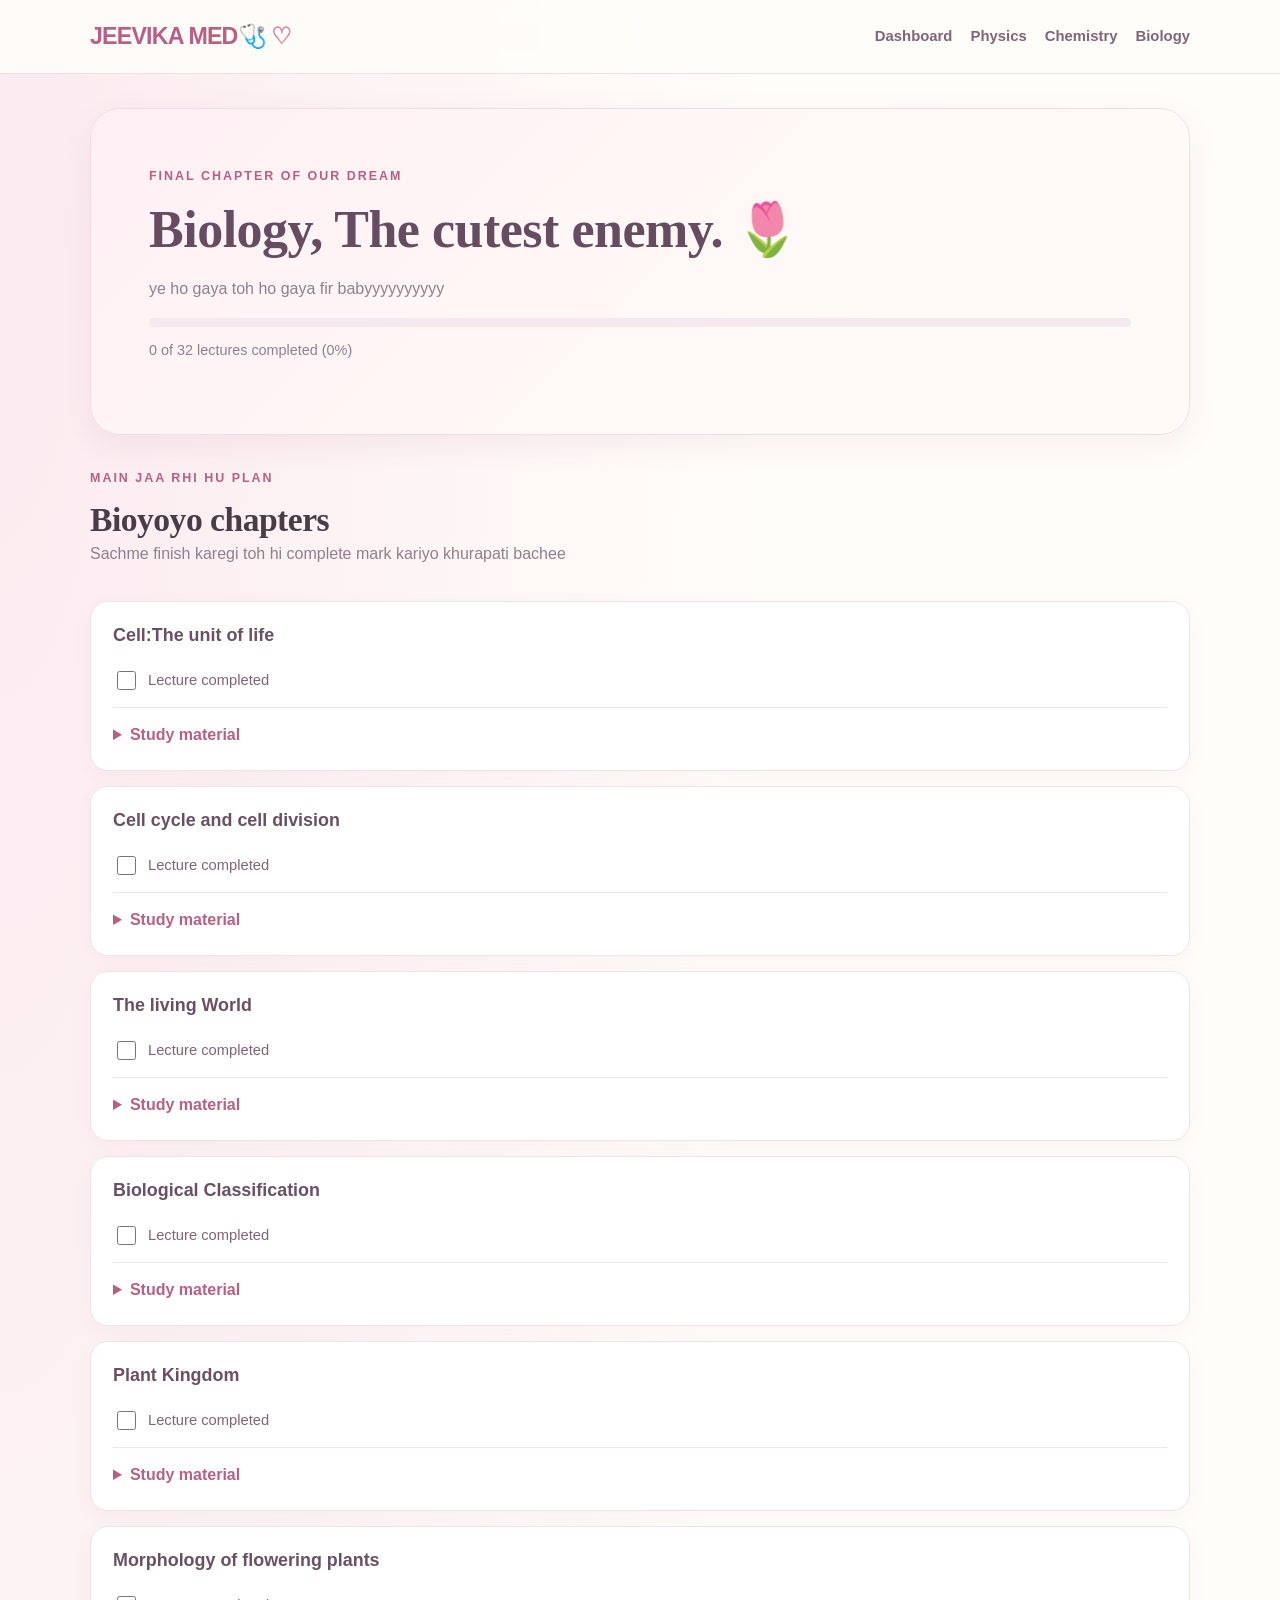
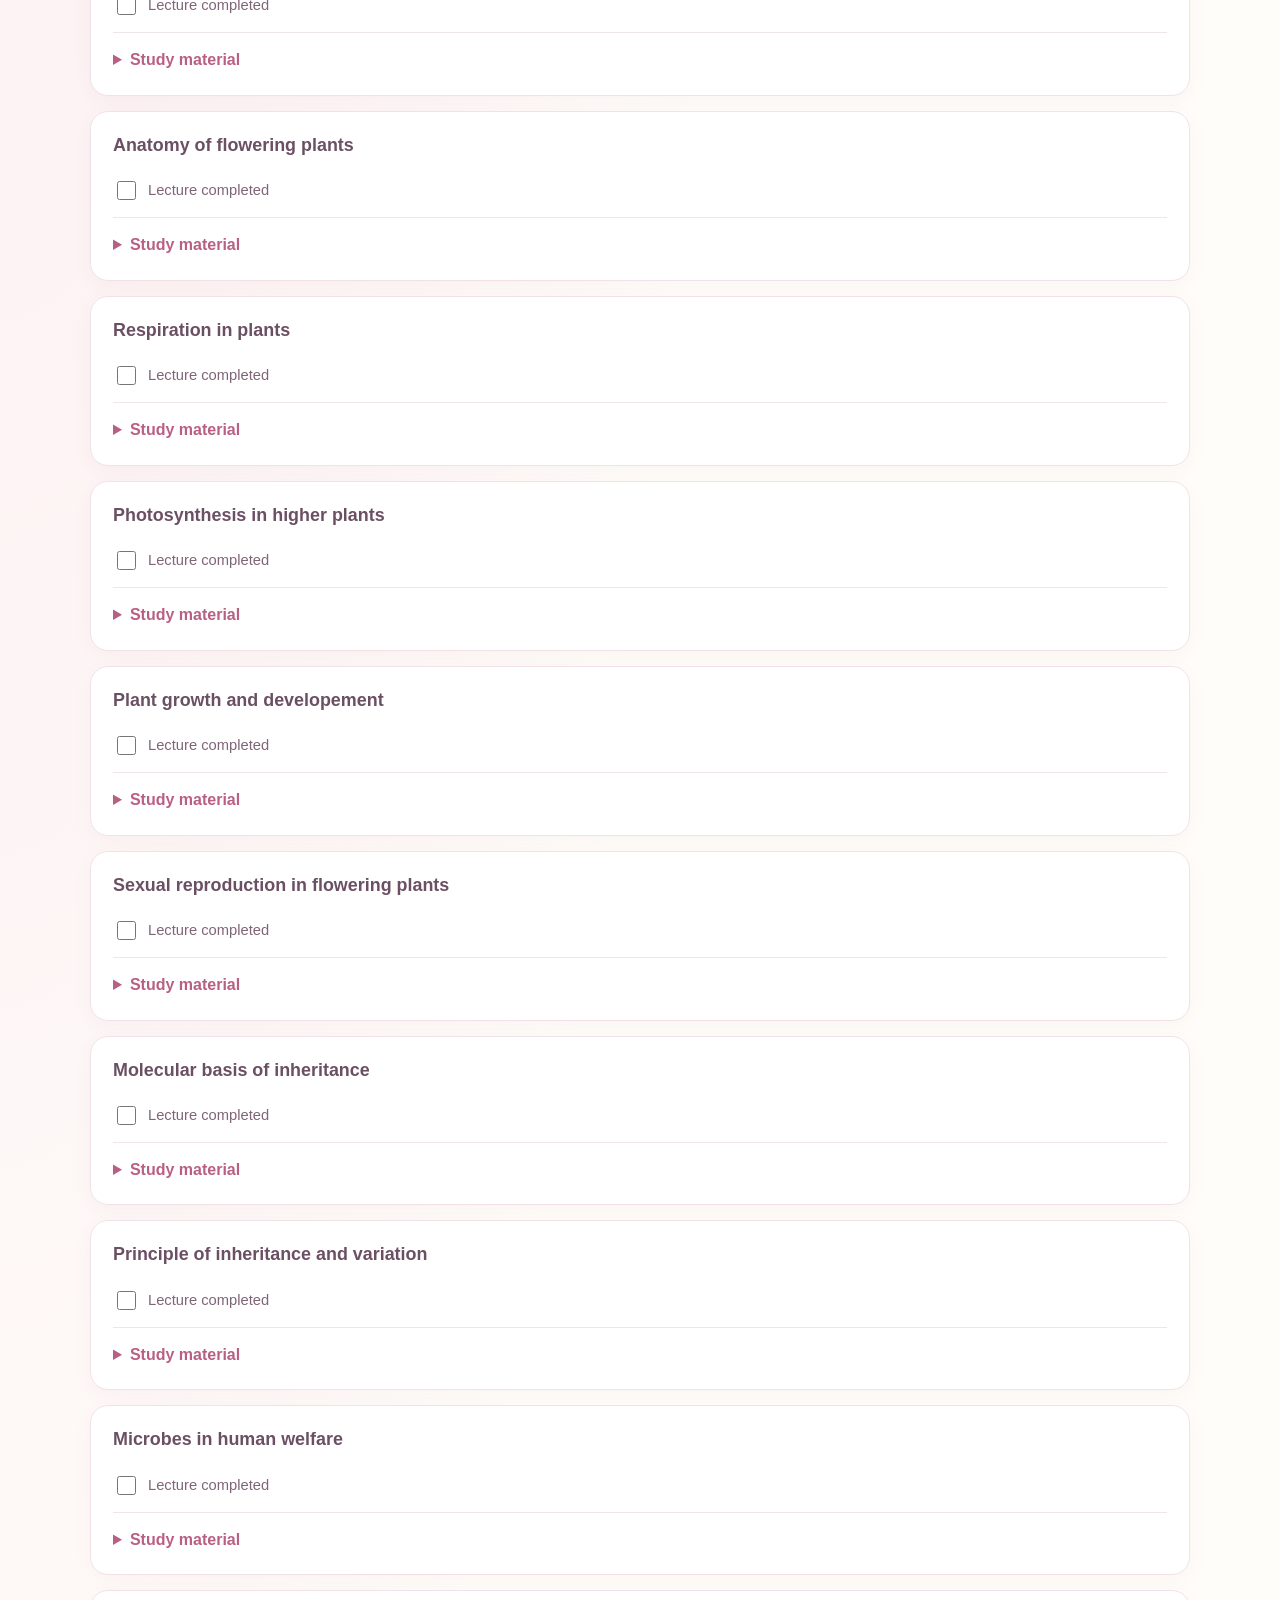
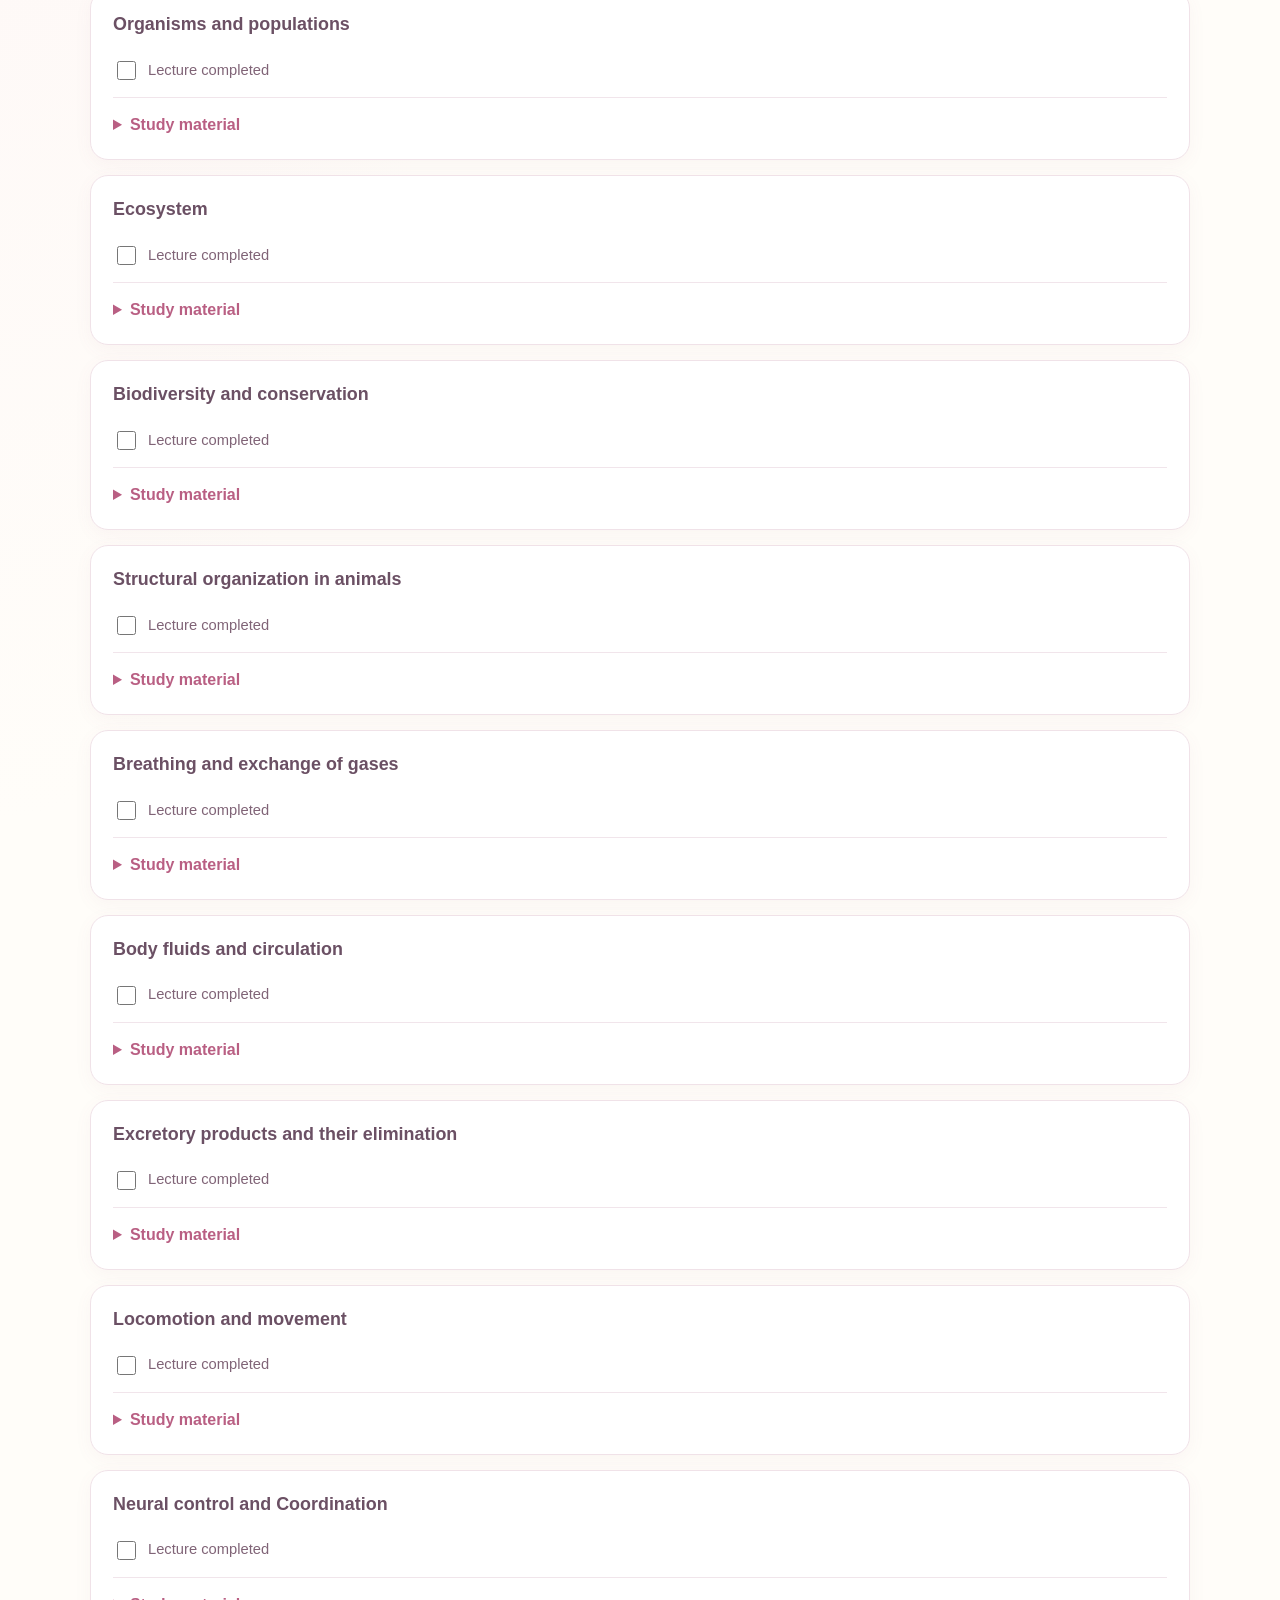
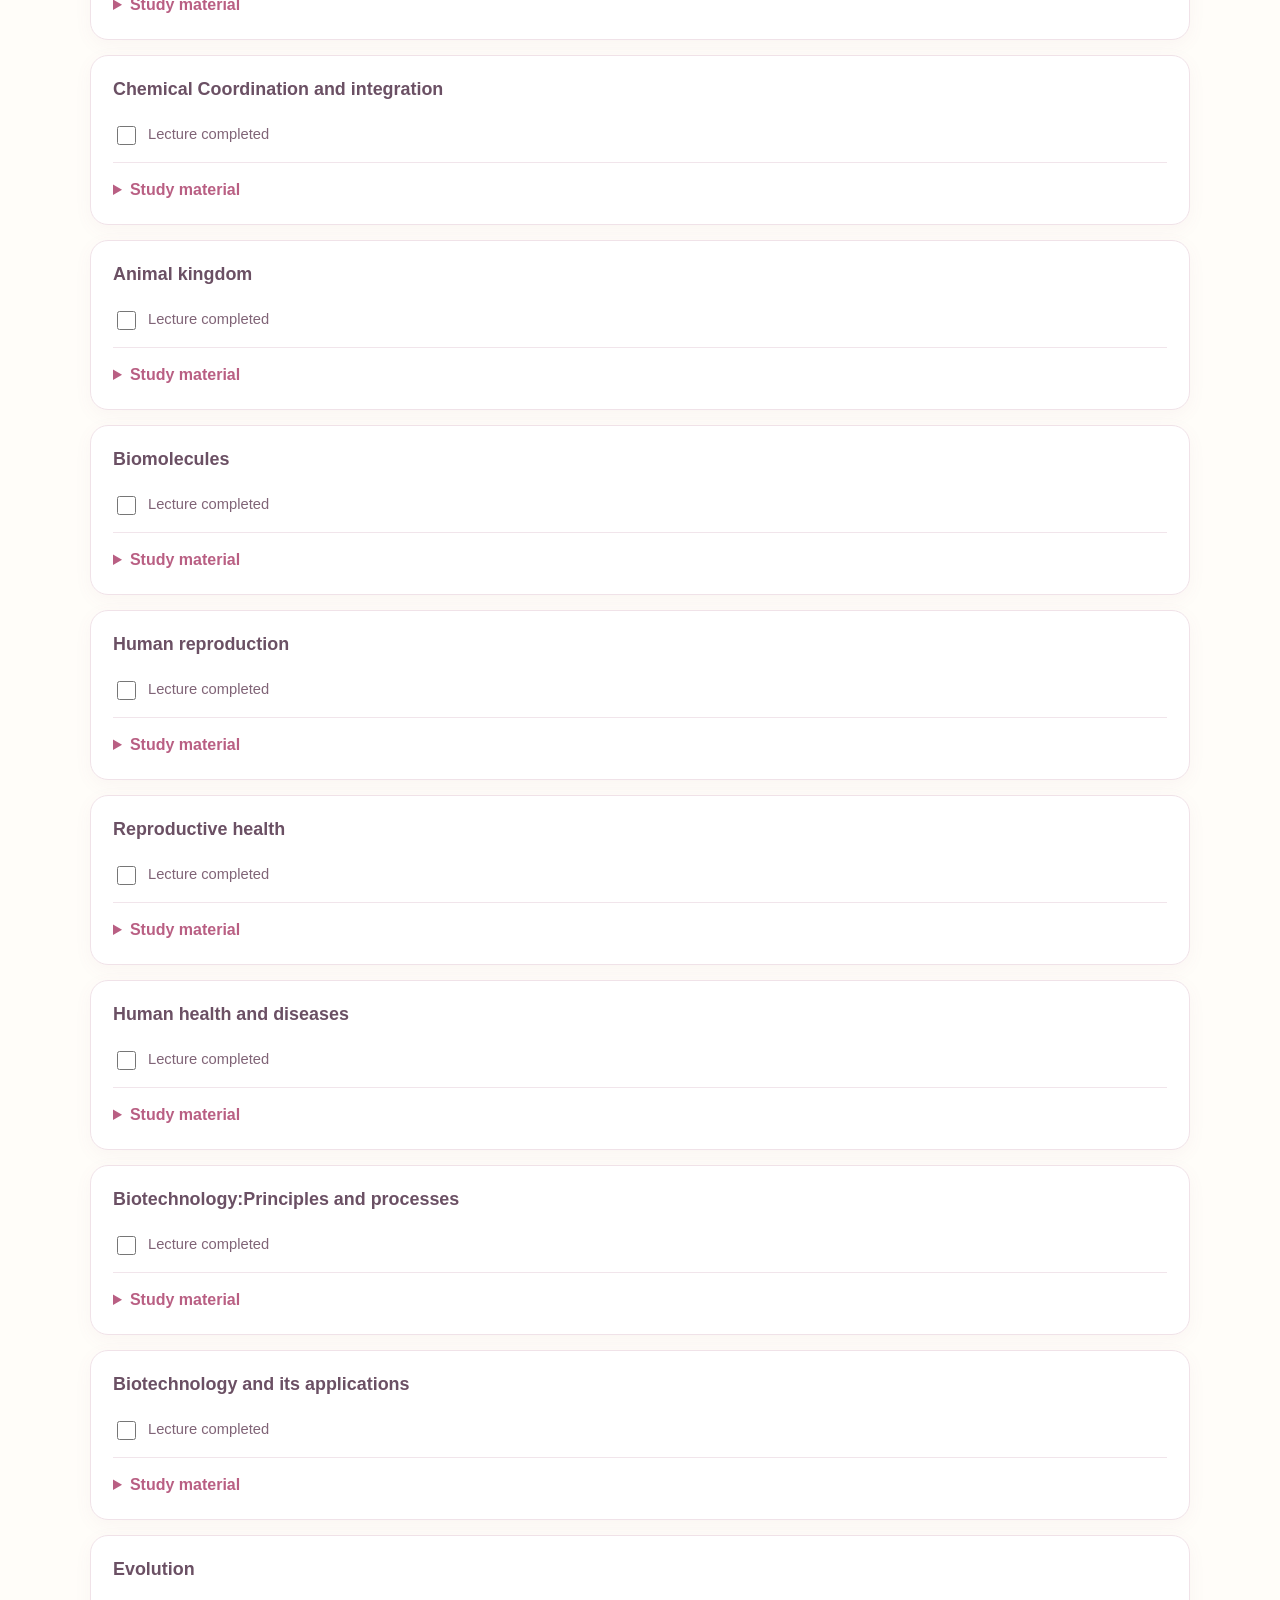
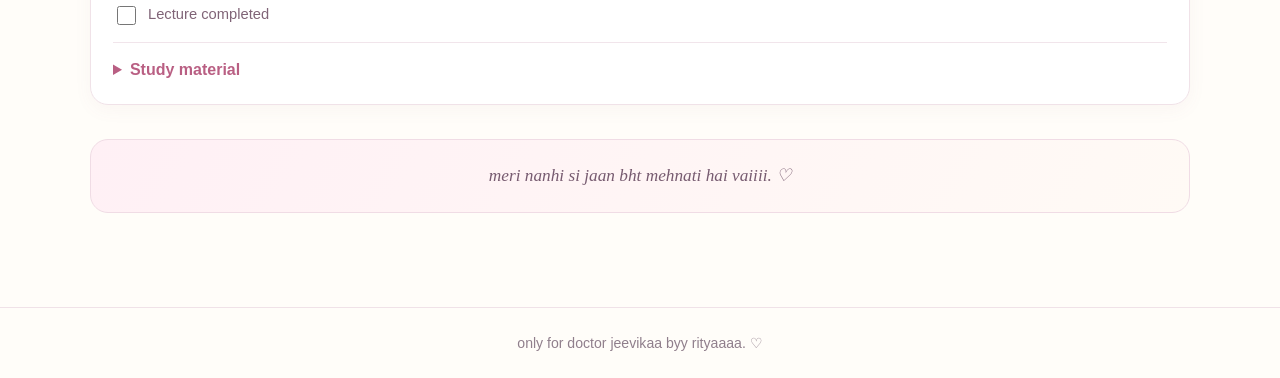
==== biology.html @ d53c92cc "Add files via upload" ====
<!DOCTYPE html>
<html lang="en">
<head>
  <meta charset="UTF-8">
  <meta name="viewport" content="width=device-width, initial-scale=1.0">
  <meta name="theme-color" content="#fff5f8">
  <title>Biology sbki favourite</title>
  <link rel="stylesheet" href="styles.css">
  <script src="script.js" defer></script>
</head>
<body>
  <header class="site-header">
    <a class="brand" href="index.html">JEEVIKA MED🩺</a>
    <nav aria-label="Main navigation">
      <a href="index.html">Dashboard</a>
      <a href="physics.html">Physics</a>
      <a href="chemistry.html">Chemistry</a>
      <a href="biology.html">Biology</a>
    </nav>
  </header>

  <main>
    <section class="subject-hero">
      <p class="eyebrow">Final chapter of our dream</p>
      <h1>Biology, The cutest enemy. 🌷</h1>
      <p>
        ye ho gaya toh ho gaya fir babyyyyyyyyyy
        
      </p>

      <div class="progress-track" aria-label="Biology lecture progress">
        <div class="progress-bar" id="biology-progress" style="width: 0%"></div>
      </div>
      <p class="progress-text" id="biology-progress-text">
        0 of 32 chapters completed
      </p>
    </section>

    <section>
      <div class="section-heading">
        <div>
          <p class="eyebrow">main jaa rhi hu plan</p>
          <h2>Bioyoyo chapters</h2>
          <p class="section-description">
            Sachme finish karegi toh hi complete mark kariyo khurapati bachee
          </p>
        </div>
      </div>

      <div class="chapter-list">
        <!-- Replace Chapter 1 with the actual chapter name. -->
        <article class="chapter-card">
          <div class="chapter-heading">
            <h3>Cell:The unit of life </h3>
          </div>
          <label class="lecture-status">
            <input type="checkbox" class="lecture-checkbox"
              data-subject="biology" data-chapter="1">
            Lecture completed
          </label>
          <details class="material-details">
            <summary>Study material</summary>
            <p>Add your PDF or study-material link here.</p>
            <!-- Replace this path with your actual PDF path or URL. -->
            <a class="material-link"
              href="assets/biology/chapter-1.pdf" target="_blank"
              rel="noopener">Open study material ↗</a>
          </details>
        </article>

        <!-- Replace Chapter 2 with the actual chapter name. -->
        <article class="chapter-card">
          <div class="chapter-heading">
            <h3>Cell cycle and cell division</h3>
          </div>
          <label class="lecture-status">
            <input type="checkbox" class="lecture-checkbox"
              data-subject="biology" data-chapter="2">
            Lecture completed
          </label>
          <details class="material-details">
            <summary>Study material</summary>
            <p>Add your PDF or study-material link here.</p>
            <a class="material-link"
              href="assets/biology/chapter-2.pdf" target="_blank"
              rel="noopener">Open study material ↗</a>
          </details>
        </article>

        <!-- Replace Chapter 3 with the actual chapter name. -->
        <article class="chapter-card">
          <div class="chapter-heading">
            <h3>The living World</h3>
          </div>
          <label class="lecture-status">
            <input type="checkbox" class="lecture-checkbox"
              data-subject="biology" data-chapter="3">
            Lecture completed
          </label>
          <details class="material-details">
            <summary>Study material</summary>
            <p>Add your PDF or study-material link here.</p>
            <a class="material-link"
              href="assets/biology/chapter-3.pdf" target="_blank"
              rel="noopener">Open study material ↗</a>
          </details>
        </article>

        <!-- Replace Chapter 4 with the actual chapter name. -->
        <article class="chapter-card">
          <div class="chapter-heading">
            <h3>Biological Classification</h3>
          </div>
          <label class="lecture-status">
            <input type="checkbox" class="lecture-checkbox"
              data-subject="biology" data-chapter="4">
            Lecture completed
          </label>
          <details class="material-details">
            <summary>Study material</summary>
            <p>Add your PDF or study-material link here.</p>
            <a class="material-link"
              href="assets/biology/chapter-4.pdf" target="_blank"
              rel="noopener">Open study material ↗</a>
          </details>
        </article>

        <!-- Replace Chapter 5 with the actual chapter name. -->
        <article class="chapter-card">
          <div class="chapter-heading">
            <h3>Plant Kingdom</h3>
          </div>
          <label class="lecture-status">
            <input type="checkbox" class="lecture-checkbox"
              data-subject="biology" data-chapter="5">
            Lecture completed
          </label>
          <details class="material-details">
            <summary>Study material</summary>
            <p>Add your PDF or study-material link here.</p>
            <a class="material-link"
              href="assets/biology/chapter-5.pdf" target="_blank"
              rel="noopener">Open study material ↗</a>
          </details>
        </article>

        <article class="chapter-card">
          <div class="chapter-heading">
            <h3>Morphology of flowering plants</h3>
          </div>
          <label class="lecture-status">
            <input type="checkbox" class="lecture-checkbox"
              data-subject="biology" data-chapter="5">
            Lecture completed
          </label>
          <details class="material-details">
            <summary>Study material</summary>
            <p>Add your PDF or study-material link here.</p>
            <a class="material-link"
              href="assets/biology/chapter-5.pdf" target="_blank"
              rel="noopener">Open study material ↗</a>
          </details>
        </article>

        <article class="chapter-card">
          <div class="chapter-heading">
            <h3>Anatomy of flowering plants</h3>
          </div>
          <label class="lecture-status">
            <input type="checkbox" class="lecture-checkbox"
              data-subject="biology" data-chapter="5">
            Lecture completed
          </label>
          <details class="material-details">
            <summary>Study material</summary>
            <p>Add your PDF or study-material link here.</p>
            <a class="material-link"
              href="assets/biology/chapter-5.pdf" target="_blank"
              rel="noopener">Open study material ↗</a>
          </details>
        </article>

        <article class="chapter-card">
          <div class="chapter-heading">
            <h3>Respiration in plants</h3>
          </div>
          <label class="lecture-status">
            <input type="checkbox" class="lecture-checkbox"
              data-subject="biology" data-chapter="5">
            Lecture completed
          </label>
          <details class="material-details">
            <summary>Study material</summary>
            <p>Add your PDF or study-material link here.</p>
            <a class="material-link"
              href="assets/biology/chapter-5.pdf" target="_blank"
              rel="noopener">Open study material ↗</a>
          </details>
        </article> 

        <article class="chapter-card">
          <div class="chapter-heading">
            <h3>Photosynthesis in higher plants</h3>
          </div>
          <label class="lecture-status">
            <input type="checkbox" class="lecture-checkbox"
              data-subject="biology" data-chapter="5">
            Lecture completed
          </label>
          <details class="material-details">
            <summary>Study material</summary>
            <p>Add your PDF or study-material link here.</p>
            <a class="material-link"
              href="assets/biology/chapter-5.pdf" target="_blank"
              rel="noopener">Open study material ↗</a>
          </details>
        </article>

        <article class="chapter-card">
          <div class="chapter-heading">
            <h3>Plant growth and developement</h3>
          </div>
          <label class="lecture-status">
            <input type="checkbox" class="lecture-checkbox"
              data-subject="biology" data-chapter="5">
            Lecture completed
          </label>
          <details class="material-details">
            <summary>Study material</summary>
            <p>Add your PDF or study-material link here.</p>
            <a class="material-link"
              href="assets/biology/chapter-5.pdf" target="_blank"
              rel="noopener">Open study material ↗</a>
          </details>
        </article>

        <article class="chapter-card">
          <div class="chapter-heading">
            <h3>Sexual reproduction in flowering plants</h3>
          </div>
          <label class="lecture-status">
            <input type="checkbox" class="lecture-checkbox"
              data-subject="biology" data-chapter="5">
            Lecture completed
          </label>
          <details class="material-details">
            <summary>Study material</summary>
            <p>Add your PDF or study-material link here.</p>
            <a class="material-link"
              href="assets/biology/chapter-5.pdf" target="_blank"
              rel="noopener">Open study material ↗</a>
          </details>
        </article>

        <article class="chapter-card">
          <div class="chapter-heading">
            <h3>Molecular basis of inheritance</h3>
          </div>
          <label class="lecture-status">
            <input type="checkbox" class="lecture-checkbox"
              data-subject="biology" data-chapter="5">
            Lecture completed
          </label>
          <details class="material-details">
            <summary>Study material</summary>
            <p>Add your PDF or study-material link here.</p>
            <a class="material-link"
              href="assets/biology/chapter-5.pdf" target="_blank"
              rel="noopener">Open study material ↗</a>
          </details>
        </article>

        <article class="chapter-card">
          <div class="chapter-heading">
            <h3>Principle of inheritance and variation</h3>
          </div>
          <label class="lecture-status">
            <input type="checkbox" class="lecture-checkbox"
              data-subject="biology" data-chapter="5">
            Lecture completed
          </label>
          <details class="material-details">
            <summary>Study material</summary>
            <p>Add your PDF or study-material link here.</p>
            <a class="material-link"
              href="assets/biology/chapter-5.pdf" target="_blank"
              rel="noopener">Open study material ↗</a>
          </details>
        </article>

        <article class="chapter-card">
          <div class="chapter-heading">
            <h3>Microbes in human welfare</h3>
          </div>
          <label class="lecture-status">
            <input type="checkbox" class="lecture-checkbox"
              data-subject="biology" data-chapter="5">
            Lecture completed
          </label>
          <details class="material-details">
            <summary>Study material</summary>
            <p>Add your PDF or study-material link here.</p>
            <a class="material-link"
              href="assets/biology/chapter-5.pdf" target="_blank"
              rel="noopener">Open study material ↗</a>
          </details>
        </article>

        <article class="chapter-card">
          <div class="chapter-heading">
            <h3>Organisms and populations</h3>
          </div>
          <label class="lecture-status">
            <input type="checkbox" class="lecture-checkbox"
              data-subject="biology" data-chapter="5">
            Lecture completed
          </label>
          <details class="material-details">
            <summary>Study material</summary>
            <p>Add your PDF or study-material link here.</p>
            <a class="material-link"
              href="assets/biology/chapter-5.pdf" target="_blank"
              rel="noopener">Open study material ↗</a>
          </details>
        </article>

        <article class="chapter-card">
          <div class="chapter-heading">
            <h3>Ecosystem</h3>
          </div>
          <label class="lecture-status">
            <input type="checkbox" class="lecture-checkbox"
              data-subject="biology" data-chapter="5">
            Lecture completed
          </label>
          <details class="material-details">
            <summary>Study material</summary>
            <p>Add your PDF or study-material link here.</p>
            <a class="material-link"
              href="assets/biology/chapter-5.pdf" target="_blank"
              rel="noopener">Open study material ↗</a>
          </details>
        </article>

        <article class="chapter-card">
          <div class="chapter-heading">
            <h3>Biodiversity and conservation</h3>
          </div>
          <label class="lecture-status">
            <input type="checkbox" class="lecture-checkbox"
              data-subject="biology" data-chapter="5">
            Lecture completed
          </label>
          <details class="material-details">
            <summary>Study material</summary>
            <p>Add your PDF or study-material link here.</p>
            <a class="material-link"
              href="assets/biology/chapter-5.pdf" target="_blank"
              rel="noopener">Open study material ↗</a>
          </details>
        </article>

        <article class="chapter-card">
          <div class="chapter-heading">
            <h3>Structural organization in animals</h3>
          </div>
          <label class="lecture-status">
            <input type="checkbox" class="lecture-checkbox"
              data-subject="biology" data-chapter="5">
            Lecture completed
          </label>
          <details class="material-details">
            <summary>Study material</summary>
            <p>Add your PDF or study-material link here.</p>
            <a class="material-link"
              href="assets/biology/chapter-5.pdf" target="_blank"
              rel="noopener">Open study material ↗</a>
          </details>
        </article>

        <article class="chapter-card">
          <div class="chapter-heading">
            <h3>Breathing and exchange of gases</h3>
          </div>
          <label class="lecture-status">
            <input type="checkbox" class="lecture-checkbox"
              data-subject="biology" data-chapter="5">
            Lecture completed
          </label>
          <details class="material-details">
            <summary>Study material</summary>
            <p>Add your PDF or study-material link here.</p>
            <a class="material-link"
              href="assets/biology/chapter-5.pdf" target="_blank"
              rel="noopener">Open study material ↗</a>
          </details>
        </article>

        <article class="chapter-card">
          <div class="chapter-heading">
            <h3>Body fluids and circulation</h3>
          </div>
          <label class="lecture-status">
            <input type="checkbox" class="lecture-checkbox"
              data-subject="biology" data-chapter="5">
            Lecture completed
          </label>
          <details class="material-details">
            <summary>Study material</summary>
            <p>Add your PDF or study-material link here.</p>
            <a class="material-link"
              href="assets/biology/chapter-5.pdf" target="_blank"
              rel="noopener">Open study material ↗</a>
          </details>
        </article>

        <article class="chapter-card">
          <div class="chapter-heading">
            <h3>Excretory products and their elimination</h3>
          </div>
          <label class="lecture-status">
            <input type="checkbox" class="lecture-checkbox"
              data-subject="biology" data-chapter="5">
            Lecture completed
          </label>
          <details class="material-details">
            <summary>Study material</summary>
            <p>Add your PDF or study-material link here.</p>
            <a class="material-link"
              href="assets/biology/chapter-5.pdf" target="_blank"
              rel="noopener">Open study material ↗</a>
          </details>
        </article>

        <article class="chapter-card">
          <div class="chapter-heading">
            <h3>Locomotion and movement</h3>
          </div>
          <label class="lecture-status">
            <input type="checkbox" class="lecture-checkbox"
              data-subject="biology" data-chapter="5">
            Lecture completed
          </label>
          <details class="material-details">
            <summary>Study material</summary>
            <p>Add your PDF or study-material link here.</p>
            <a class="material-link"
              href="assets/biology/chapter-5.pdf" target="_blank"
              rel="noopener">Open study material ↗</a>
          </details>
        </article>

        <article class="chapter-card">
          <div class="chapter-heading">
            <h3>Neural control and Coordination</h3>
          </div>
          <label class="lecture-status">
            <input type="checkbox" class="lecture-checkbox"
              data-subject="biology" data-chapter="5">
            Lecture completed
          </label>
          <details class="material-details">
            <summary>Study material</summary>
            <p>Add your PDF or study-material link here.</p>
            <a class="material-link"
              href="assets/biology/chapter-5.pdf" target="_blank"
              rel="noopener">Open study material ↗</a>
          </details>
        </article>

        <article class="chapter-card">
          <div class="chapter-heading">
            <h3>Chemical Coordination and integration</h3>
          </div>
          <label class="lecture-status">
            <input type="checkbox" class="lecture-checkbox"
              data-subject="biology" data-chapter="5">
            Lecture completed
          </label>
          <details class="material-details">
            <summary>Study material</summary>
            <p>Add your PDF or study-material link here.</p>
            <a class="material-link"
              href="assets/biology/chapter-5.pdf" target="_blank"
              rel="noopener">Open study material ↗</a>
          </details>
        </article>

        <article class="chapter-card">
          <div class="chapter-heading">
            <h3>Animal kingdom</h3>
          </div>
          <label class="lecture-status">
            <input type="checkbox" class="lecture-checkbox"
              data-subject="biology" data-chapter="5">
            Lecture completed
          </label>
          <details class="material-details">
            <summary>Study material</summary>
            <p>Add your PDF or study-material link here.</p>
            <a class="material-link"
              href="assets/biology/chapter-5.pdf" target="_blank"
              rel="noopener">Open study material ↗</a>
          </details>
        </article>

        <article class="chapter-card">
          <div class="chapter-heading">
            <h3>Biomolecules</h3>
          </div>
          <label class="lecture-status">
            <input type="checkbox" class="lecture-checkbox"
              data-subject="biology" data-chapter="5">
            Lecture completed
          </label>
          <details class="material-details">
            <summary>Study material</summary>
            <p>Add your PDF or study-material link here.</p>
            <a class="material-link"
              href="assets/biology/chapter-5.pdf" target="_blank"
              rel="noopener">Open study material ↗</a>
          </details>
        </article>

        <article class="chapter-card">
          <div class="chapter-heading">
            <h3>Human reproduction</h3>
          </div>
          <label class="lecture-status">
            <input type="checkbox" class="lecture-checkbox"
              data-subject="biology" data-chapter="5">
            Lecture completed
          </label>
          <details class="material-details">
            <summary>Study material</summary>
            <p>Add your PDF or study-material link here.</p>
            <a class="material-link"
              href="assets/biology/chapter-5.pdf" target="_blank"
              rel="noopener">Open study material ↗</a>
          </details>
        </article>

        <article class="chapter-card">
          <div class="chapter-heading">
            <h3>Reproductive health</h3>
          </div>
          <label class="lecture-status">
            <input type="checkbox" class="lecture-checkbox"
              data-subject="biology" data-chapter="5">
            Lecture completed
          </label>
          <details class="material-details">
            <summary>Study material</summary>
            <p>Add your PDF or study-material link here.</p>
            <a class="material-link"
              href="assets/biology/chapter-5.pdf" target="_blank"
              rel="noopener">Open study material ↗</a>
          </details>
        </article>

        <article class="chapter-card">
          <div class="chapter-heading">
            <h3>Human health and diseases</h3>
          </div>
          <label class="lecture-status">
            <input type="checkbox" class="lecture-checkbox"
              data-subject="biology" data-chapter="5">
            Lecture completed
          </label>
          <details class="material-details">
            <summary>Study material</summary>
            <p>Add your PDF or study-material link here.</p>
            <a class="material-link"
              href="assets/biology/chapter-5.pdf" target="_blank"
              rel="noopener">Open study material ↗</a>
          </details>
        </article>

        <article class="chapter-card">
          <div class="chapter-heading">
            <h3>Biotechnology:Principles and processes</h3>
          </div>
          <label class="lecture-status">
            <input type="checkbox" class="lecture-checkbox"
              data-subject="biology" data-chapter="5">
            Lecture completed
          </label>
          <details class="material-details">
            <summary>Study material</summary>
            <p>Add your PDF or study-material link here.</p>
            <a class="material-link"
              href="assets/biology/chapter-5.pdf" target="_blank"
              rel="noopener">Open study material ↗</a>
          </details>
        </article>

        <article class="chapter-card">
          <div class="chapter-heading">
            <h3>Biotechnology and its applications</h3>
          </div>
          <label class="lecture-status">
            <input type="checkbox" class="lecture-checkbox"
              data-subject="biology" data-chapter="5">
            Lecture completed
          </label>
          <details class="material-details">
            <summary>Study material</summary>
            <p>Add your PDF or study-material link here.</p>
            <a class="material-link"
              href="assets/biology/chapter-5.pdf" target="_blank"
              rel="noopener">Open study material ↗</a>
          </details>
        </article>

        <article class="chapter-card">
          <div class="chapter-heading">
            <h3>Evolution</h3>
          </div>
          <label class="lecture-status">
            <input type="checkbox" class="lecture-checkbox"
              data-subject="biology" data-chapter="5">
            Lecture completed
          </label>
          <details class="material-details">
            <summary>Study material</summary>
            <p>Add your PDF or study-material link here.</p>
            <a class="material-link"
              href="assets/biology/chapter-5.pdf" target="_blank"
              rel="noopener">Open study material ↗</a>
          </details>
        </article>
      </div>
    </section>

    <section class="quote-card">
      meri nanhi si jaan bht mehnati hai vaiiii. ♡
    </section>
  </main>

  <footer class="site-footer">
    only for doctor jeevikaa byy rityaaaa. ♡
  </footer>
</body>
</html>
---- styles.css ----
/* =========================================
   StudyBloom — Elegant Pink Study Theme
   File: styles.css
   ========================================= */

:root {
  --pink: #d985a5;
  --pink-dark: #b95f83;
  --pink-light: #f8e5ed;
  --pink-pale: #fff5f8;
  --rose: #ead0da;
  --ivory: #fffdf9;
  --mauve: #806477;
  --text: #493b47;
  --muted: #907f8c;
  --white: #ffffff;
  --green: #739982;
  --shadow: 0 10px 30px rgba(158, 94, 123, 0.09);
  --shadow-hover: 0 16px 36px rgba(158, 94, 123, 0.15);
  --radius: 22px;
  --radius-small: 14px;
  --transition: 0.25s ease;
}

* {
  box-sizing: border-box;
}

html {
  scroll-behavior: smooth;
}

body {
  margin: 0;
  min-height: 100vh;
  background:
    radial-gradient(ellipse at top left, #fbeaf0 0, transparent 42%),
    var(--ivory);
  color: var(--text);
  font-family: "Segoe UI", Arial, sans-serif;
  font-size: 16px;
  line-height: 1.6;
  -webkit-font-smoothing: antialiased;
}

button,
input {
  font: inherit;
}

button,
a,
input {
  -webkit-tap-highlight-color: transparent;
}

a {
  color: var(--pink-dark);
  text-decoration: none;
}

a:hover {
  color: var(--mauve);
}

button {
  cursor: pointer;
}

button:focus-visible,
a:focus-visible,
input:focus-visible {
  outline: 3px solid rgba(217, 133, 165, 0.5);
  outline-offset: 3px;
}

::selection {
  background: var(--pink-light);
  color: var(--text);
}

/* ---------- Main layout ---------- */

.container,
main {
  width: min(1100px, calc(100% - 36px));
  margin-inline: auto;
}

main {
  padding-top: 34px;
  padding-bottom: 60px;
}

section {
  margin-bottom: 34px;
}

.site-header {
  position: relative;
  z-index: 5;
  display: flex;
  align-items: center;
  justify-content: space-between;
  gap: 20px;
  padding: 18px max(22px, calc((100% - 1100px) / 2));
  background: rgba(255, 253, 249, 0.88);
  border-bottom: 1px solid rgba(234, 208, 218, 0.65);
  backdrop-filter: blur(14px);
}

.brand,
.logo {
  color: var(--pink-dark);
  font-size: 1.45rem;
  font-weight: 750;
  letter-spacing: -0.8px;
}

.brand::after,
.logo::after {
  content: " ♡";
  color: var(--pink);
}

.site-header nav,
.header-links {
  display: flex;
  align-items: center;
  flex-wrap: wrap;
  gap: 18px;
}

.site-header nav a,
.header-links a {
  color: var(--mauve);
  font-size: 0.93rem;
  font-weight: 600;
  transition: color var(--transition);
}

.site-header nav a:hover,
.header-links a:hover {
  color: var(--pink-dark);
}

/* ---------- Headings and text ---------- */

h1,
h2,
h3,
p {
  margin-top: 0;
}

h1,
h2,
h3 {
  line-height: 1.25;
}

h1,
h2 {
  font-family: Georgia, "Times New Roman", serif;
  font-weight: 600;
  letter-spacing: -0.5px;
}

h1 {
  font-size: clamp(2rem, 5vw, 3.25rem);
}

h2 {
  font-size: clamp(1.55rem, 3vw, 2.1rem);
}

h3 {
  font-size: 1.12rem;
  font-weight: 700;
}

p {
  color: var(--muted);
}

.subtitle,
.section-description {
  max-width: 650px;
  color: var(--muted);
  font-size: 1rem;
}

.eyebrow {
  margin-bottom: 10px;
  color: var(--pink-dark);
  font-size: 0.78rem;
  font-weight: 750;
  letter-spacing: 2px;
  text-transform: uppercase;
}

/* ---------- Hero sections ---------- */

.hero,
.subject-hero {
  position: relative;
  overflow: hidden;
  padding: clamp(28px, 6vw, 58px);
  background: linear-gradient(135deg, #fff0f5, #fffaf6 72%);
  border: 1px solid #f1dce5;
  border-radius: 30px;
  box-shadow: var(--shadow);
}

.hero h1,
.subject-hero h1 {
  margin-bottom: 14px;
  color: #654c60;
}

.hero p,
.subject-hero p {
  max-width: 650px;
}

.hero::after {
  content: "✧";
  position: absolute;
  top: 16px;
  right: 28px;
  color: #e9b8cb;
  font-size: 4rem;
  opacity: 0.7;
  pointer-events: none;
}

.hero-content {
  position: relative;
  z-index: 1;
}

.hero-actions {
  display: flex;
  flex-wrap: wrap;
  gap: 12px;
  margin-top: 24px;
}

/* ---------- Subject cards ---------- */

.subject-grid,
.subject-cards,
.dashboard-grid {
  display: grid;
  grid-template-columns: repeat(3, minmax(0, 1fr));
  gap: 20px;
}

.subject-card,
.dashboard-card {
  display: flex;
  min-height: 190px;
  flex-direction: column;
  align-items: flex-start;
  padding: 26px;
  color: var(--text);
  background: var(--white);
  border: 1px solid #f0e2e8;
  border-radius: var(--radius);
  box-shadow: var(--shadow);
  transition:
    transform var(--transition),
    box-shadow var(--transition),
    border-color var(--transition);
}

.subject-card:hover,
.dashboard-card:hover {
  transform: translateY(-5px);
  border-color: #e9bfd0;
  box-shadow: var(--shadow-hover);
}

.subject-card h2,
.subject-card h3,
.dashboard-card h2,
.dashboard-card h3 {
  margin-bottom: 10px;
  color: #6b5064;
}

.subject-card p,
.dashboard-card p {
  margin-bottom: 18px;
  font-size: 0.93rem;
}

.subject-icon,
.card-icon {
  display: grid;
  width: 48px;
  height: 48px;
  margin-bottom: 18px;
  place-items: center;
  background: var(--pink-pale);
  border-radius: 16px;
  font-size: 1.45rem;
}

.card-link {
  margin-top: auto;
  font-weight: 700;
}

/* ---------- Buttons ---------- */

.btn,
button,
.button {
  display: inline-flex;
  min-height: 44px;
  align-items: center;
  justify-content: center;
  gap: 8px;
  padding: 11px 19px;
  color: var(--white);
  background: var(--pink-dark);
  border: 1px solid transparent;
  border-radius: 13px;
  font-weight: 650;
  text-align: center;
  transition:
    background var(--transition),
    color var(--transition),
    transform var(--transition),
    box-shadow var(--transition);
}

.btn:hover,
button:hover,
.button:hover {
  color: var(--white);
  background: #a94f74;
  box-shadow: 0 6px 18px rgba(185, 95, 131, 0.18);
}

.btn:active,
button:active,
.button:active {
  transform: scale(0.98);
}

.btn-secondary {
  color: var(--pink-dark);
  background: var(--white);
  border-color: var(--rose);
}

.btn-secondary:hover {
  color: var(--pink-dark);
  background: var(--pink-pale);
}

.btn-small {
  min-height: 36px;
  padding: 7px 12px;
  border-radius: 10px;
  font-size: 0.88rem;
}

button:disabled {
  cursor: not-allowed;
  opacity: 0.55;
  box-shadow: none;
}

/* ---------- General cards and panels ---------- */

.card,
.panel,
.study-panel,
.timer-card,
.target-card,
.library-card {
  padding: clamp(20px, 4vw, 30px);
  background: rgba(255, 255, 255, 0.94);
  border: 1px solid #f0e2e8;
  border-radius: var(--radius);
  box-shadow: var(--shadow);
}

.section-heading {
  display: flex;
  align-items: flex-end;
  justify-content: space-between;
  flex-wrap: wrap;
  gap: 12px;
  margin-bottom: 18px;
}

.section-heading h2 {
  margin-bottom: 0;
}

.divider {
  height: 1px;
  margin: 22px 0;
  background: #f0e2e8;
}

/* ---------- Daily targets ---------- */

#target-form,
.target-form {
  display: flex;
  align-items: stretch;
  gap: 10px;
  margin: 18px 0;
}

input[type="text"],
input[type="number"],
input[type="search"] {
  width: 100%;
  min-width: 0;
  min-height: 46px;
  padding: 12px 14px;
  color: var(--text);
  background: #fffafc;
  border: 1px solid #ead7e0;
  border-radius: 12px;
  transition:
    border-color var(--transition),
    box-shadow var(--transition);
}

input::placeholder {
  color: #b09eab;
}

input:focus {
  border-color: var(--pink);
  box-shadow: 0 0 0 4px rgba(217, 133, 165, 0.12);
  outline: none;
}

#target-input {
  flex: 1;
}

#target-list {
  display: grid;
  gap: 10px;
  padding: 0;
  list-style: none;
}

#target-list li,
.target-item {
  display: flex;
  align-items: center;
  justify-content: space-between;
  gap: 12px;
  padding: 13px 15px;
  background: var(--pink-pale);
  border: 1px solid #f3e3ea;
  border-radius: 13px;
}

#target-list li label,
.target-item label {
  display: flex;
  align-items: center;
  gap: 10px;
  min-width: 0;
  overflow-wrap: anywhere;
}

#target-list li.completed,
.target-item.completed {
  opacity: 0.7;
}

#target-list li.completed label,
.target-item.completed label {
  text-decoration: line-through;
}

#target-summary {
  color: var(--mauve);
  font-size: 0.92rem;
  font-weight: 650;
}

/* ---------- Checkboxes and progress ---------- */

input[type="checkbox"] {
  width: 19px;
  height: 19px;
  flex: 0 0 auto;
  accent-color: var(--pink-dark);
  cursor: pointer;
}

.progress-track {
  overflow: hidden;
  width: 100%;
  height: 9px;
  margin: 12px 0;
  background: #f5e8ee;
  border-radius: 99px;
}

.progress-bar {
  width: 0;
  height: 100%;
  background: linear-gradient(90deg, #d985a5, #eab5ca);
  border-radius: inherit;
  transition: width 0.45s ease;
}

.progress-text,
.progress-label {
  color: var(--muted);
  font-size: 0.9rem;
}

/* ---------- Study timer ---------- */

#timer-display,
.timer-display {
  margin: 18px 0;
  color: #6b5064;
  font-family: Georgia, "Times New Roman", serif;
  font-size: clamp(2.7rem, 9vw, 4.2rem);
  font-variant-numeric: tabular-nums;
  letter-spacing: 2px;
  line-height: 1.2;
  text-align: center;
}

.timer-controls {
  display: flex;
  justify-content: center;
  flex-wrap: wrap;
  gap: 10px;
}

#timer-message {
  min-height: 24px;
  margin-bottom: 0;
  text-align: center;
}

.timer-card {
  text-align: center;
}

/* ---------- Chapter lists ---------- */

.chapter-list,
.chapters,
#chapter-list {
  display: grid;
  gap: 15px;
}

.chapter-card,
.chapter-item {
  padding: 22px;
  background: var(--white);
  border: 1px solid #f0e2e8;
  border-radius: 18px;
  box-shadow: 0 5px 18px rgba(158, 94, 123, 0.05);
  transition:
    border-color var(--transition),
    box-shadow var(--transition);
}

.chapter-card:hover,
.chapter-item:hover {
  border-color: #e8bfd0;
  box-shadow: var(--shadow);
}

.chapter-heading {
  display: flex;
  align-items: flex-start;
  justify-content: space-between;
  gap: 14px;
}

.chapter-heading h2,
.chapter-heading h3 {
  margin-bottom: 8px;
  color: #6b5064;
}

.lecture-status {
  display: flex;
  align-items: center;
  gap: 9px;
  margin: 14px 0;
  color: var(--mauve);
  font-size: 0.92rem;
}

.material-details {
  margin-top: 14px;
  padding-top: 14px;
  border-top: 1px solid #f1e5eb;
}

.material-details summary {
  color: var(--pink-dark);
  font-weight: 700;
  cursor: pointer;
}

.material-details summary:hover {
  color: var(--mauve);
}

.material-details p {
  margin: 12px 0 0;
  font-size: 0.92rem;
}

.material-link {
  display: inline-flex;
  align-items: center;
  gap: 7px;
  margin-top: 10px;
  padding: 9px 13px;
  background: var(--pink-pale);
  border: 1px solid #f0dce5;
  border-radius: 10px;
  font-weight: 650;
}

.material-link:hover {
  background: var(--pink-light);
}

/* ---------- Study library ---------- */

.library-grid {
  display: grid;
  grid-template-columns: repeat(2, minmax(0, 1fr));
  gap: 16px;
}

.library-item {
  padding: 20px;
  background: #fff9fb;
  border: 1px solid #f0e2e8;
  border-radius: 16px;
}

.library-item h3 {
  margin-bottom: 8px;
  color: #6b5064;
}

/* ---------- Messages, streaks and rewards ---------- */

#daily-message,
.daily-message,
.quote-card {
  padding: 22px;
  color: #775b70;
  background: linear-gradient(120deg, #fff0f5, #fffaf5);
  border: 1px solid #f0dce5;
  border-radius: 18px;
  font-family: Georgia, "Times New Roman", serif;
  font-size: 1.08rem;
  font-style: italic;
  text-align: center;
}

.stats-grid {
  display: grid;
  grid-template-columns: repeat(3, minmax(0, 1fr));
  gap: 14px;
}

.stat-card {
  padding: 20px 14px;
  background: var(--white);
  border: 1px solid #f0e2e8;
  border-radius: 16px;
  text-align: center;
}

.stat-value {
  display: block;
  color: var(--pink-dark);
  font-size: 1.7rem;
  font-weight: 750;
}

.stat-label {
  color: var(--muted);
  font-size: 0.85rem;
}

/* ---------- Footer ---------- */

.site-footer,
footer {
  padding: 24px 18px;
  color: var(--muted);
  border-top: 1px solid #f0e2e8;
  font-size: 0.88rem;
  text-align: center;
}

/* ---------- Helpful states ---------- */

.empty-state {
  padding: 25px;
  color: var(--muted);
  background: #fff9fb;
  border: 1px dashed #e8cbd8;
  border-radius: 15px;
  text-align: center;
}

.success-message {
  color: var(--green);
}

.hidden {
  display: none !important;
}

/* ---------- Subtle entrance animations ---------- */

@keyframes fadeUp {
  from {
    opacity: 0;
    transform: translateY(12px);
  }

  to {
    opacity: 1;
    transform: translateY(0);
  }
}

.hero,
.subject-hero,
.subject-card,
.dashboard-card,
.card,
.panel,
.chapter-card {
  animation: fadeUp 0.5s ease both;
}

.subject-card:nth-child(2),
.dashboard-card:nth-child(2) {
  animation-delay: 0.07s;
}

.subject-card:nth-child(3),
.dashboard-card:nth-child(3) {
  animation-delay: 0.14s;
}

/* ---------- Tablet ---------- */

@media (max-width: 800px) {
  .subject-grid,
  .subject-cards,
  .dashboard-grid {
    grid-template-columns: repeat(2, minmax(0, 1fr));
  }

  .site-header {
    padding-inline: 20px;
  }

  .site-header nav,
  .header-links {
    gap: 12px;
  }
}

/* ---------- Mobile ---------- */

@media (max-width: 560px) {
  body {
    font-size: 15px;
  }

  .container,
  main {
    width: calc(100% - 26px);
  }

  main {
    padding-top: 22px;
    padding-bottom: 38px;
  }

  .site-header {
    align-items: flex-start;
    flex-direction: column;
    gap: 10px;
    padding: 15px 18px;
  }

  .brand,
  .logo {
    font-size: 1.35rem;
  }

  .site-header nav,
  .header-links {
    gap: 15px;
  }

  .hero,
  .subject-hero {
    padding: 28px 22px;
    border-radius: 23px;
  }

  .hero::after {
    top: 8px;
    right: 15px;
    font-size: 2.7rem;
  }

  .subject-grid,
  .subject-cards,
  .dashboard-grid,
  .library-grid {
    grid-template-columns: 1fr;
    gap: 14px;
  }

  .subject-card,
  .dashboard-card {
    min-height: auto;
    padding: 22px;
  }

  .card,
  .panel,
  .study-panel,
  .timer-card,
  .target-card,
  .library-card {
    padding: 20px;
  }

  #target-form,
  .target-form {
    flex-direction: column;
  }

  #target-form button,
  .target-form button {
    width: 100%;
  }

  #target-list li,
  .target-item {
    align-items: flex-start;
  }

  .chapter-card,
  .chapter-item {
    padding: 18px;
  }

  .stats-grid {
    gap: 9px;
  }

  .stat-card {
    padding: 15px 8px;
  }

  .stat-value {
    font-size: 1.4rem;
  }

  .hero-actions .btn,
  .hero-actions .button {
    width: 100%;
  }
}

/* ---------- Reduced motion accessibility ---------- */

@media (prefers-reduced-motion: reduce) {
  *,
  *::before,
  *::after {
    scroll-behavior: auto !important;
    animation-duration: 0.01ms !important;
    animation-iteration-count: 1 !important;
    transition-duration: 0.01ms !important;
  }
}
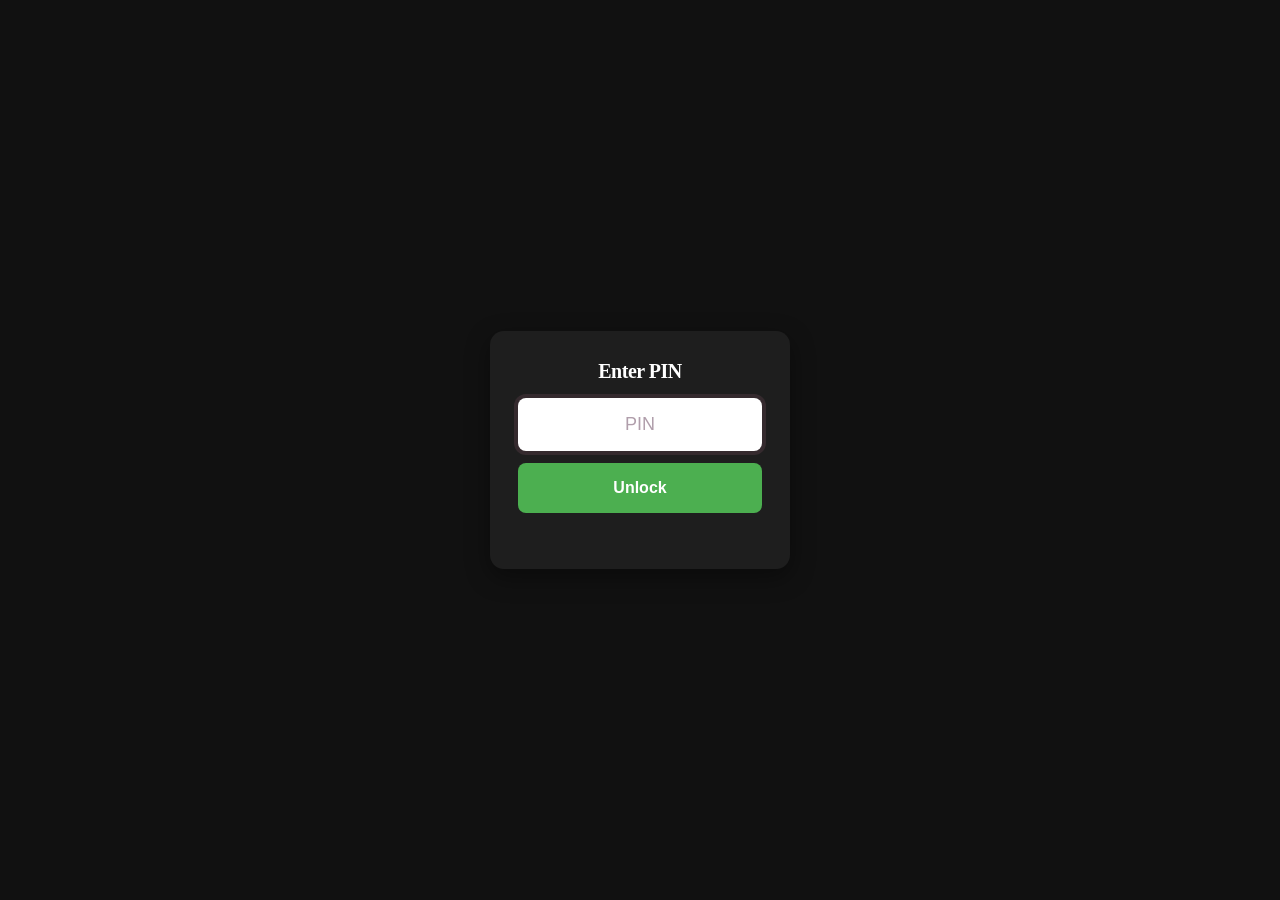
==== commit 97a6b71c: "Update biology.html" ====
--- a/biology.html
+++ b/biology.html
@@ -7,6 +7,7 @@
   <title>Biology sbki favourite</title>
   <link rel="stylesheet" href="styles.css">
   <script src="script.js" defer></script>
+  <script src="lock.js"></script>
 </head>
 <body>
   <header class="site-header">
@@ -641,4 +642,4 @@
     only for doctor jeevikaa byy rityaaaa. ♡
   </footer>
 </body>
-</html>+</html>
--- a/styles.css
+++ b/styles.css
@@ -905,4 +905,7 @@
     animation-iteration-count: 1 !important;
     transition-duration: 0.01ms !important;
   }
-}+}
+
+
+
